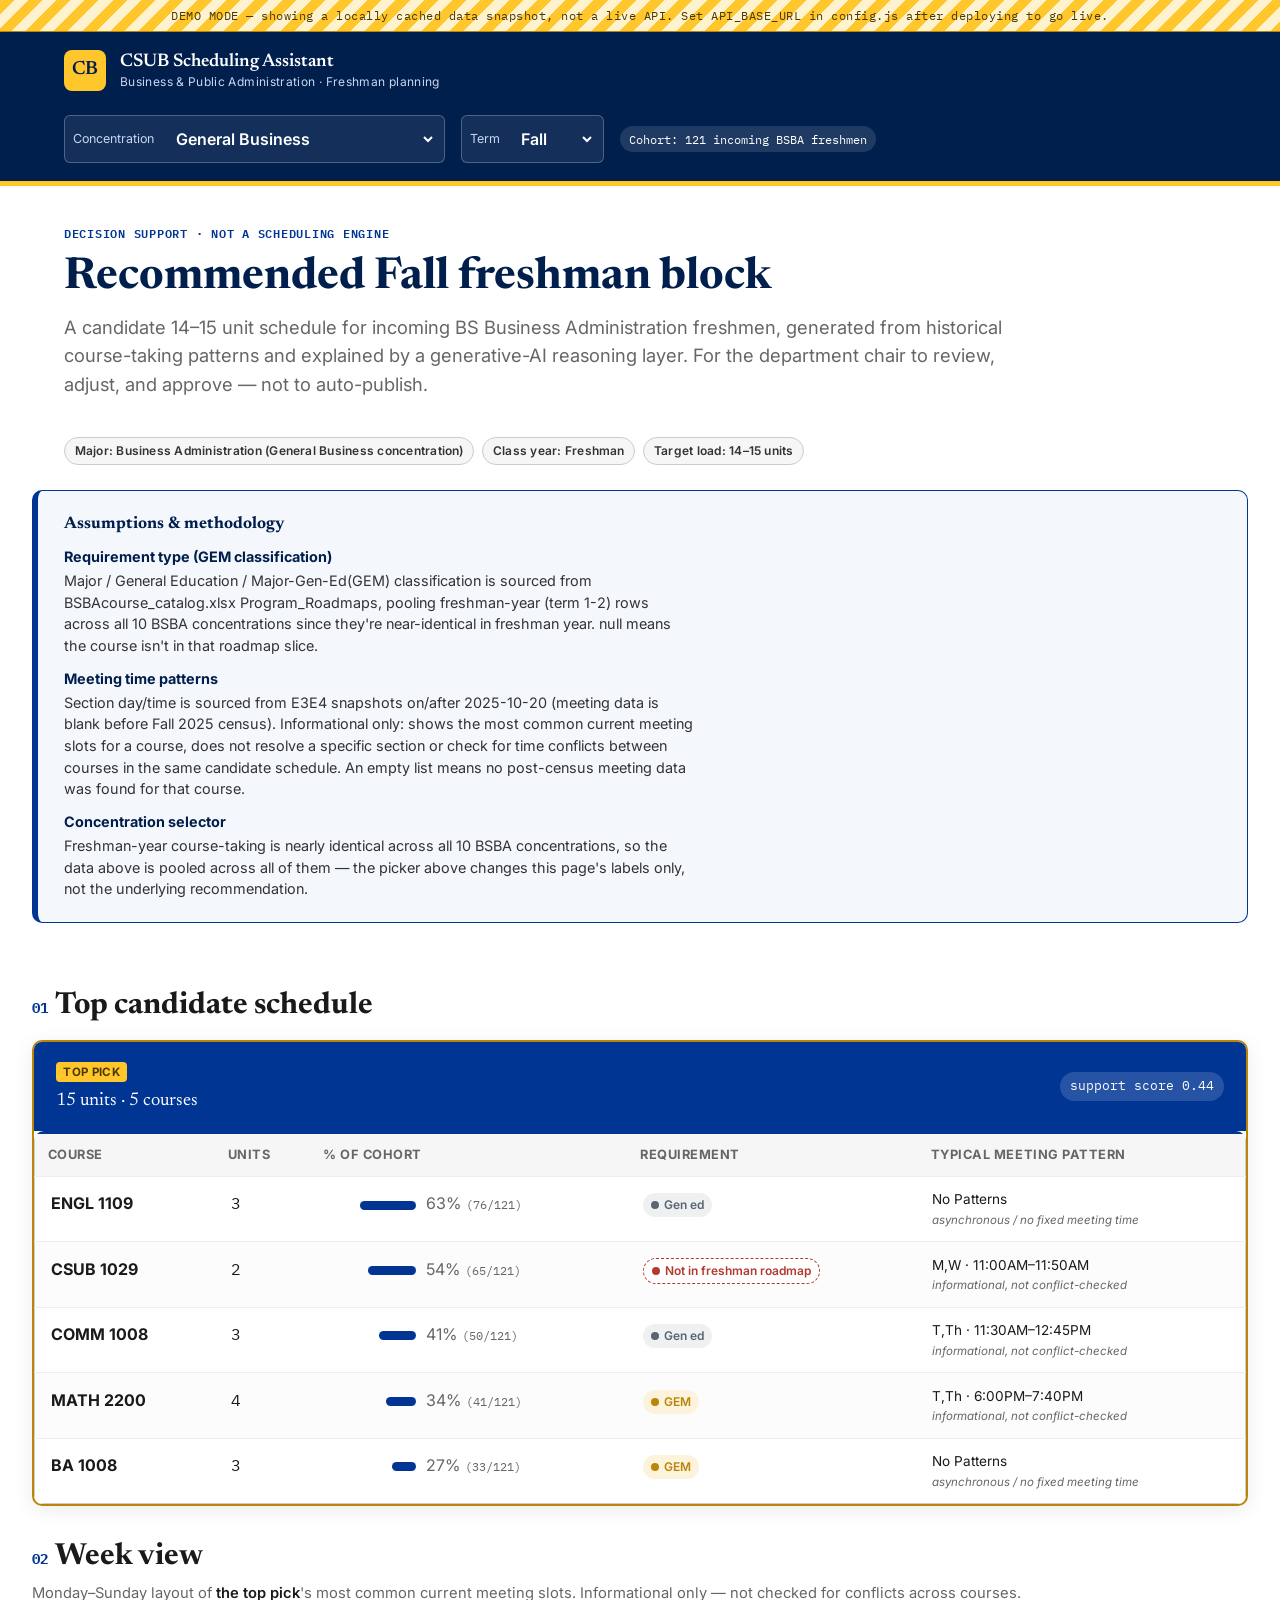
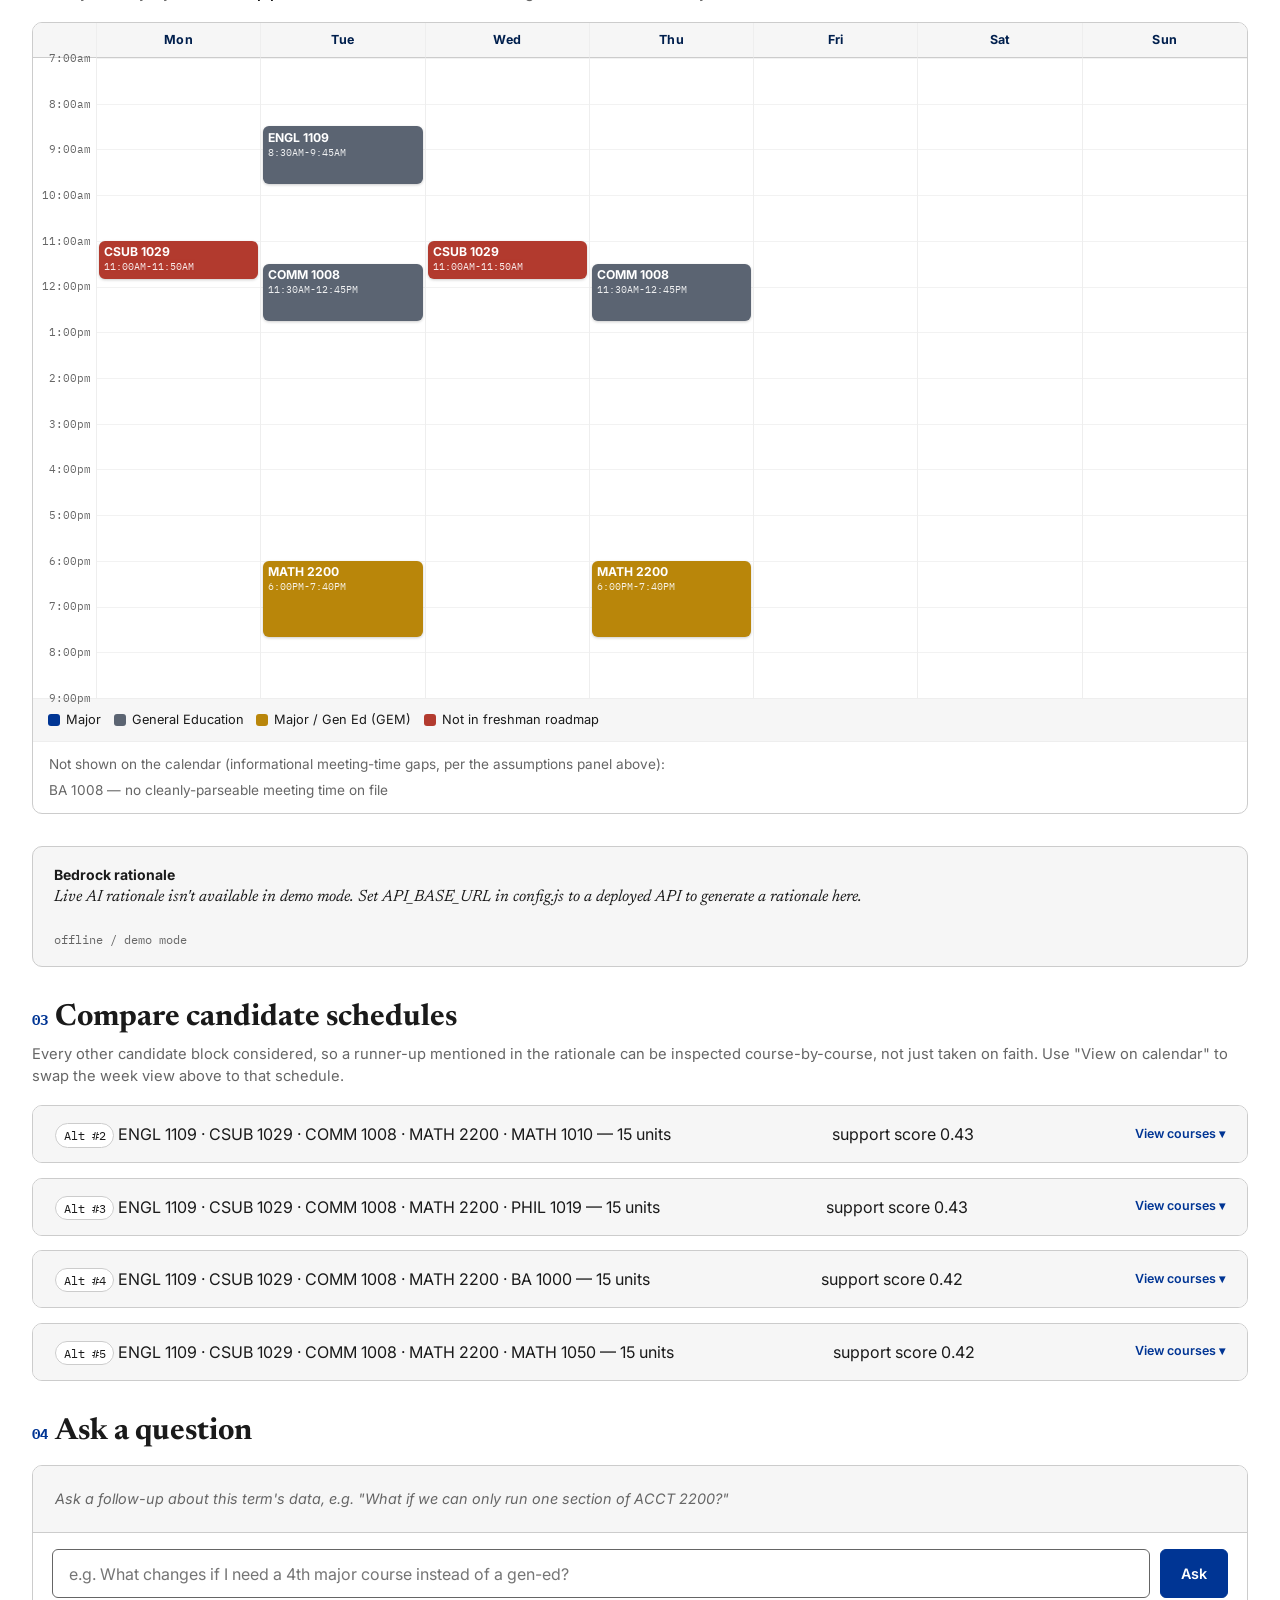
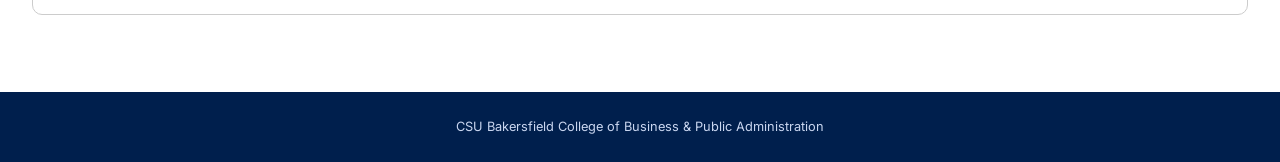
==== frontend/web/index.html @ 9af03915 "front end mock has been completed will be wokring on pipline next and aws" ====
<!DOCTYPE html>
<html lang="en">
<head>
<meta charset="UTF-8">
<meta name="viewport" content="width=device-width, initial-scale=1.0">
<title>BSBA Freshman Scheduling Recommendation — CSUB</title>
<link rel="preconnect" href="https://fonts.googleapis.com">
<link href="https://fonts.googleapis.com/css2?family=Newsreader:opsz,wght@6..72,400;6..72,500;6..72,600&family=Inter:wght@400;500;600;700&family=IBM+Plex+Mono:wght@400;500&display=swap" rel="stylesheet">
<link rel="stylesheet" href="styles.css">
</head>
<body>

<div class="status-ribbon mode-demo" id="statusRibbon">Loading…</div>

<header class="app-header">
  <div class="grid">
    <div class="brand">
      <div class="mark">CB</div>
      <div>
        <div class="name">CSUB Scheduling Assistant</div>
        <div class="sub">Business &amp; Public Administration &middot; Freshman planning</div>
      </div>
    </div>
    <div class="controls">
      <div class="picker">
        <label for="concentrationSelect">Concentration</label>
        <select id="concentrationSelect"></select>
      </div>
      <div class="picker">
        <label for="termSelect">Term</label>
        <select id="termSelect"></select>
      </div>
      <span class="cohort-chip" id="cohortChip">Cohort: —</span>
    </div>
  </div>
</header>

<div class="page-header">
  <div class="grid">
    <span class="eyebrow">Decision support &middot; not a scheduling engine</span>
    <h1 class="h1" id="pageTitle">Recommended freshman block</h1>
    <p class="intro">A candidate 14&ndash;15 unit schedule for incoming BS Business Administration freshmen, generated from historical course-taking patterns and explained by a generative-AI reasoning layer. For the department chair to review, adjust, and approve &mdash; not to auto-publish.</p>
    <div class="scope-row" id="scopeRow"></div>
  </div>
</div>

<div class="section">
  <div class="grid">

    <!-- ============ ASSUMPTIONS PANEL — always visible ============ -->
    <div class="assumptions-panel" id="assumptionsPanel" hidden>
      <h2>Assumptions &amp; methodology</h2>
      <dl id="assumptionsList"></dl>
    </div>

    <!-- ============ STATE BANNER (errors / empty states) ============ -->
    <div id="stateBannerHost"></div>

    <!-- ============ TOP PICK ============ -->
    <div id="topPickSection" hidden>
      <div class="section-title-row" style="margin-bottom:.9em">
        <h2><span class="step-no">01</span>Top candidate schedule</h2>
      </div>
      <div class="top-pick">
        <div class="top-pick-head">
          <div>
            <span class="top-pick-badge">Top pick</span>
            <div class="title" id="topPickTitle" style="margin-top:.3em"></div>
          </div>
          <span class="support" id="topPickSupport"></span>
        </div>
        <div class="table-wrapper">
          <table class="table-zebra">
            <thead>
              <tr>
                <th>Course</th>
                <th>Units</th>
                <th>% of cohort</th>
                <th>Requirement</th>
                <th>Typical meeting pattern</th>
              </tr>
            </thead>
            <tbody id="topPickBody"></tbody>
          </table>
        </div>
      </div>
    </div>

    <!-- ============ WEEKLY CALENDAR ============ -->
    <div id="calendarWrap" hidden>
      <div class="section-title-row" style="margin-bottom:.9em">
        <h2><span class="step-no">02</span>Week view</h2>
      </div>
      <p class="calendar-caption">Monday&ndash;Sunday layout of <span class="calendar-source" id="calendarSourceLabel">the top pick</span>'s most common current meeting slots. Informational only &mdash; not checked for conflicts across courses.</p>
      <div class="calendar-wrapper">
        <div class="calendar-grid" id="calendarGrid"></div>
        <div class="calendar-legend" id="calendarLegend"></div>
        <div class="calendar-unplottable" id="calendarUnplottable" hidden></div>
      </div>
    </div>

    <!-- ============ RATIONALE ============ -->
    <div class="rationale-box tip" id="rationaleBox" hidden>
      <div>
        <strong>Bedrock rationale</strong>
        <p class="quote" id="rationaleText"></p>
        <div class="meta-line" id="rationaleMeta"></div>
      </div>
    </div>

    <!-- ============ COMPARISON VIEW ============ -->
    <div id="comparisonSection" hidden>
      <div class="section-title-row" style="margin-bottom:.9em">
        <h2><span class="step-no">03</span>Compare candidate schedules</h2>
      </div>
      <p style="margin-top:-.6em;color:var(--color-text-gray);font-size:.92rem">Every other candidate block considered, so a runner-up mentioned in the rationale can be inspected course-by-course, not just taken on faith. Use "View on calendar" to swap the week view above to that schedule.</p>
      <div style="display:flex;flex-direction:column;gap:.9em" id="comparisonList"></div>
    </div>

    <!-- ============ Q&A ============ -->
    <div>
      <div class="section-title-row" style="margin-bottom:.9em">
        <h2><span class="step-no">04</span>Ask a question</h2>
      </div>
      <div class="qa-box">
        <div class="qa-thread" id="qaThread">
          <div class="qa-empty" id="qaEmptyState">Ask a follow-up about this term's data, e.g. "What if we can only run one section of ACCT 2200?"</div>
        </div>
        <div class="qa-input-row">
          <input type="text" id="qaInput" placeholder="e.g. What changes if I need a 4th major course instead of a gen-ed?" />
          <button class="button" id="qaSubmit">Ask</button>
        </div>
      </div>
    </div>

  </div>
</div>

<footer class="app-footer" id="appFooter">
  CSU Bakersfield College of Business &amp; Public Administration
</footer>

<script src="config.js"></script>
<script src="app.js"></script>
</body>
</html>
---- frontend/web/styles.css ----
/* ============================================================
   TOKENS — CSUB brand blue/gold
   ============================================================ */
:root{
  --color-primary: #003594;         /* CSUB blue, PMS 661 */
  --color-primary-deep: #001F4D;
  --color-gold: #FFC72C;            /* CSUB gold, PMS 123 */
  --color-gold-deep: #B9860A;

  --font-family: 'Inter', -apple-system, "Helvetica Neue", sans-serif;
  --font-family-headings: 'Newsreader', Georgia, serif;
  --font-family-mono: 'IBM Plex Mono', "Roboto Mono", monospace;

  --border-radius: 10px;
  --border-radius-button: 6px;
  --box-shadow: 4px;
  --box-shadow-blur: 20px;

  --color-term-element-major: var(--color-primary);
  --color-term-element-general-education: #5B6472;
  --color-term-element-elective: var(--color-gold-deep);
  --color-term-element-todo: #9CA3AF;
  --color-term-element-unknown: #B23A2E;

  --color-border-gray-dark: #656565;
  --color-border-gray: #ccc;
  --color-border-gray-light: #eee;
  --color-text-gray: #666;
  --color-universal-background-gray: #f6f6f6;
  --color-alt-table-rows: #fcfcfc;
  --color-info: var(--color-universal-background-gray);
  --color-success: #1F7F35;
  --color-warning: #ffc107;
  --color-error: #CD402D;
  --gap: clamp(1rem, 2.5vw, 2rem);
  --vertical-spacing-clamp: clamp(1.5em, 6cqw, 6em);
}

*{margin:0;padding:0;box-sizing:border-box}
html{font:100%/1.5 var(--font-family),"Helvetica Neue",sans-serif;scroll-behavior:smooth}
h1,.h1,h2,h3,dt{font-weight:bold;font-family:var(--font-family-headings),"Helvetica Neue",Arial,sans-serif}
body{min-height:100vh;color:#1a1a1a;background:#fff}
a{color:var(--color-primary)}
h1,.h1{font-size:clamp(1.9rem,4cqw,2.75rem);line-height:1.15}
h2,.h2{font-size:clamp(1.35rem,3.2cqw,1.9rem);line-height:1.25}
h3,.h3{font-size:clamp(1.05rem,2.6cqw,1.25rem);line-height:1.4}
p{margin-bottom:1.25em}
p.intro{font-size:1.15rem;line-height:1.55;color:var(--color-text-gray);max-width:52em}
.grid{max-width:1280px;margin:0 auto}
header,.page-header,.section{padding-left:var(--gap) !important;padding-right:var(--gap) !important}
button{font:.875rem/1.5 var(--font-family),sans-serif;appearance:none;background:none;border:none;outline:none;cursor:pointer;padding:0;color:inherit}
.button{display:inline-flex;align-items:center;justify-content:center;gap:.6em;padding:.7em 1.4em;color:#fff;background:var(--color-primary);text-decoration:none;text-align:center;border-radius:var(--border-radius-button);font-weight:600;font-size:.9rem;border:1px solid var(--color-primary)}
.button:hover{background:var(--color-primary-deep);border-color:var(--color-primary-deep)}
.button:disabled{opacity:.5;cursor:not-allowed}
.button:focus-visible{outline:2px solid #000;outline-offset:2px}
.tag{display:inline-flex;align-items:center;padding:.3em .8em;border-radius:999px;font-size:.75rem;font-weight:600;letter-spacing:.02em}
.section{clear:both;background:#fff}
.section .grid{padding-bottom:var(--vertical-spacing-clamp);display:flex;flex-direction:column;gap:var(--gap)}
.section-header{padding-top:calc(var(--vertical-spacing-clamp)*.6)}
.tip{font-size:.875em;line-height:1.5;display:flex;flex-direction:column;gap:.6em;padding:1.25em 1.5em;background:var(--color-universal-background-gray);border-radius:var(--border-radius);border:1px solid var(--color-border-gray)}
@media(min-width: 640px){.tip{flex-direction:row;align-items:flex-start}}
table{width:100%;border-collapse:collapse;background:#fff;border:1px solid var(--color-border-gray)}
table th,table td{text-align:left;padding:.9em 1em;border-top:1px solid var(--color-border-gray-light);vertical-align:top}
table thead th{background:var(--color-universal-background-gray);border-width:3px 0 1px !important;border-top-color:var(--color-primary);font-size:.8rem;text-transform:uppercase;letter-spacing:.04em;color:var(--color-text-gray)}
table.table-zebra tbody tr:nth-child(even){background:var(--color-alt-table-rows)}
table tbody tr:hover td{background-color:#fff9e6}
.table-wrapper{width:100%;overflow:auto;border-radius:var(--border-radius)}
.infobar-graph{display:inline-block;position:relative;text-align:right;width:90px;margin:0 .6em 0 0;height:9px;vertical-align:middle}
.infobar-graph .bar{display:block;height:100%;background:var(--color-primary);border-radius:5px;position:absolute;bottom:0;right:0}
.infobar-value{display:inline-block;text-align:right;color:var(--color-text-gray)}

.status-ribbon{border-bottom:1px solid var(--color-gold-deep);text-align:center;font-family:var(--font-family-mono);font-size:.78rem;letter-spacing:.04em;padding:.5em 1em;color:#4a3800}
.status-ribbon.mode-demo{background:repeating-linear-gradient(135deg, var(--color-gold), var(--color-gold) 10px, #fff3cf 10px, #fff3cf 20px)}
.status-ribbon.mode-live{background:#e3f5e8;color:#0f4d24;border-bottom-color:var(--color-success)}
.status-ribbon.mode-error{background:#fbe4e1;color:#6b1710;border-bottom-color:var(--color-error)}

.app-header{background:var(--color-primary-deep);color:#fff;border-bottom:5px solid var(--color-gold)}
.app-header .grid{padding:1.1em var(--gap);display:flex;align-items:center;justify-content:space-between;gap:1.5em;flex-wrap:wrap}
.app-header .brand{display:flex;align-items:center;gap:.9em}
.app-header .brand .mark{width:2.6rem;height:2.6rem;border-radius:8px;background:var(--color-gold);color:var(--color-primary-deep);display:flex;align-items:center;justify-content:center;font-family:var(--font-family-headings);font-weight:600;font-size:1.2rem}
.app-header .brand .name{font-family:var(--font-family-headings);font-weight:600;font-size:1.15rem;line-height:1.2}
.app-header .brand .sub{font-size:.75rem;color:#c9d6f0;letter-spacing:.03em}
.app-header .controls{display:flex;align-items:center;gap:1em;flex-wrap:wrap}
.picker{display:flex;align-items:center;gap:.6em;background:rgba(255,255,255,.08);padding:.4em .5em;border-radius:var(--border-radius-button);border:1px solid rgba(255,255,255,.25)}
.picker label{font-size:.78rem;color:#c9d6f0}
.app-header select{font:inherit;background:transparent;color:#fff;border:none;padding:.35em .5em;font-weight:600}
.app-header select option{color:#000}
.cohort-chip{font-family:var(--font-family-mono);font-size:.78rem;background:rgba(255,255,255,.12);padding:.3em .7em;border-radius:999px;white-space:nowrap}

.page-header{background:#fff}
.page-header .grid{padding:2.4em var(--gap) 1.6em;display:flex;flex-direction:column;gap:.6em;max-width:1280px}
.page-header .eyebrow{font-family:var(--font-family-mono);font-size:.78rem;letter-spacing:.06em;text-transform:uppercase;color:var(--color-primary);font-weight:600}
.page-header h1{color:var(--color-primary-deep);max-width:26ch}
.page-header .scope-row{display:flex;flex-wrap:wrap;gap:.5em;margin-top:.4em}
.scope-tag{background:var(--color-universal-background-gray);border:1px solid var(--color-border-gray);color:#333}

.assumptions-panel{border:1.5px solid var(--color-primary);border-left-width:6px;border-radius:var(--border-radius);padding:1.4em 1.6em;background:#f4f7fc}
.assumptions-panel h2{font-size:1.05rem;color:var(--color-primary-deep);margin-bottom:.7em}
.assumptions-panel dl{display:flex;flex-direction:column;gap:.8em;font-size:.9rem}
.assumptions-panel dt{font-weight:700;color:var(--color-primary-deep);font-family:var(--font-family);margin-bottom:.15em}
.assumptions-panel dd{color:#333;max-width:70ch}

.top-pick{border:2px solid var(--color-gold-deep);border-radius:var(--border-radius);overflow:hidden;box-shadow:0 var(--box-shadow) var(--box-shadow-blur) rgba(0,0,0,.08)}
.top-pick-head{background:var(--color-primary);color:#fff;padding:1em 1.4em;display:flex;justify-content:space-between;align-items:center;flex-wrap:wrap;gap:.6em}
.top-pick-head .title{font-family:var(--font-family-headings);font-size:1.15rem}
.top-pick-head .support{font-family:var(--font-family-mono);font-size:.82rem;background:rgba(255,255,255,.15);padding:.35em .75em;border-radius:999px}
.top-pick-badge{background:var(--color-gold);color:#4a3800;font-weight:700;font-size:.72rem;padding:.25em .6em;border-radius:4px;letter-spacing:.03em;text-transform:uppercase}

.req-tag{display:inline-flex;align-items:center;gap:.4em;font-size:.75rem;font-weight:600;padding:.25em .65em;border-radius:999px;white-space:nowrap}
.req-tag:before{content:"";width:.5rem;height:.5rem;border-radius:100%;flex-shrink:0}
.req-tag.major{background:#e8edf9;color:var(--color-term-element-major)}
.req-tag.major:before{background:var(--color-term-element-major)}
.req-tag.gened{background:#eef0f2;color:var(--color-term-element-general-education)}
.req-tag.gened:before{background:var(--color-term-element-general-education)}
.req-tag.gem{background:#fdf3dc;color:var(--color-term-element-elective)}
.req-tag.gem:before{background:var(--color-term-element-elective)}
.req-tag.unknown{background:#fff;color:var(--color-term-element-unknown);border:1px dashed var(--color-term-element-unknown)}
.req-tag.unknown:before{background:var(--color-term-element-unknown)}

.uncertain-flag{font-size:.72rem;color:var(--color-term-element-unknown);font-style:italic}
.units-clean{font-family:var(--font-family-mono)}
.units-estimated{font-family:var(--font-family-mono);color:var(--color-term-element-unknown)}
.units-ambiguous{font-family:var(--font-family-mono);text-decoration:underline dotted;text-decoration-color:var(--color-gold-deep);cursor:help}

.meeting-cell{font-size:.85rem}
.meeting-cell .caveat{display:block;font-size:.72rem;color:var(--color-text-gray);font-style:italic;margin-top:.2em}
.meeting-cell .no-data{color:var(--color-text-gray);font-style:italic}

.pct-cell{white-space:nowrap}
.pct-cell .n{font-size:.75rem;color:var(--color-text-gray);margin-left:.4em;font-family:var(--font-family-mono)}

.rationale-box .quote{font-family:var(--font-family-headings);font-style:italic;font-size:1.02rem;line-height:1.5;color:#1a1a1a}
.rationale-box .meta-line{font-size:.78rem;color:var(--color-text-gray);margin-top:.5em;font-family:var(--font-family-mono)}

.candidate-alt{border:1px solid var(--color-border-gray);border-radius:var(--border-radius);overflow:hidden}
.candidate-alt summary{cursor:pointer;padding:1em 1.4em;display:flex;justify-content:space-between;align-items:center;gap:1em;flex-wrap:wrap;list-style:none;background:var(--color-universal-background-gray)}
.candidate-alt summary::-webkit-details-marker{display:none}
.candidate-alt summary:after{content:"View courses \25BE";font-size:.78rem;color:var(--color-primary);font-weight:600}
.candidate-alt[open] summary:after{content:"Hide courses \25B4"}
.candidate-alt .rank{font-family:var(--font-family-mono);font-size:.78rem;background:#fff;border:1px solid var(--color-border-gray);padding:.25em .6em;border-radius:999px}
.candidate-alt .alt-body{padding:1em 1.4em 1.2em;display:flex;flex-direction:column;gap:1em}
.candidate-alt .calendar-swap-btn{align-self:flex-start}

.state-demo-grid{display:flex;flex-direction:column;gap:.75em}
.notification-banner{border-radius:var(--border-radius);padding:0}
.notification-banner .grid{padding:.85em 1.1em;display:flex;align-items:center;gap:.75em;max-width:none;margin:0}
.notification-info{color:#000 !important;background-color:var(--color-info) !important;border:1px solid var(--color-border-gray)}
.notification-success{color:#fff !important;background-color:var(--color-success) !important}
.notification-warning{color:#000 !important;background-color:var(--color-warning) !important}
.notification-error{color:#fff !important;background-color:var(--color-error) !important}

.qa-box{border:1px solid var(--color-border-gray);border-radius:var(--border-radius);overflow:hidden;background:#fff}
.qa-thread{padding:1.4em;display:flex;flex-direction:column;gap:1em;background:var(--color-universal-background-gray);max-height:420px;overflow-y:auto}
.qa-turn{max-width:80%;padding:.8em 1.05em;border-radius:12px;font-size:.92rem;line-height:1.45}
.qa-turn.q{align-self:flex-end;background:var(--color-primary);color:#fff;border-bottom-right-radius:2px}
.qa-turn.a{align-self:flex-start;background:#fff;border:1px solid var(--color-border-gray);border-bottom-left-radius:2px}
.qa-turn.a.error{border-color:var(--color-error);color:#6b1710}
.qa-turn.a .guardrail{display:block;margin-top:.5em;font-size:.75rem;color:var(--color-text-gray);font-style:italic;border-top:1px solid var(--color-border-gray-light);padding-top:.5em}
.qa-empty{color:var(--color-text-gray);font-size:.9rem;font-style:italic}
.qa-input-row{display:flex;gap:.6em;padding:1em 1.2em;border-top:1px solid var(--color-border-gray)}
.qa-input-row input{flex:1;padding:.7em 1em;border:1px solid var(--color-border-gray-dark);border-radius:var(--border-radius-button);font:inherit}
.qa-input-row input:focus-visible{outline:2px solid var(--color-primary);outline-offset:1px}
.qa-input-row input:disabled{background:var(--color-universal-background-gray);color:var(--color-text-gray)}

.section-title-row{display:flex;align-items:baseline;justify-content:space-between;flex-wrap:wrap;gap:.5em;width:100%}
.section-title-row .step-no{font-family:var(--font-family-mono);color:var(--color-primary);font-size:.85rem;margin-right:.5em}
footer.app-footer{background:var(--color-primary-deep);color:#c9d6f0;padding:2em var(--gap);text-align:center;font-size:.8rem}
footer.app-footer a{color:#fff}

/* ---- weekly calendar ---- */
.calendar-caption{margin-top:-.6em;color:var(--color-text-gray);font-size:.92rem}
.calendar-source{font-weight:600;color:#1a1a1a}
.calendar-wrapper{border:1px solid var(--color-border-gray);border-radius:var(--border-radius);overflow-x:auto;background:#fff}
.calendar-grid{min-width:760px}
.cal-header-row{display:grid;grid-template-columns:64px repeat(7, minmax(96px, 1fr))}
.cal-corner{border-bottom:1px solid var(--color-border-gray);border-right:1px solid var(--color-border-gray-light);background:var(--color-universal-background-gray)}
.cal-day-head{padding:.6em .4em;text-align:center;font-size:.78rem;font-weight:700;letter-spacing:.03em;color:var(--color-primary-deep);background:var(--color-universal-background-gray);border-bottom:1px solid var(--color-border-gray);border-right:1px solid var(--color-border-gray-light)}
.cal-day-head:last-child{border-right:none}
.cal-body-row{display:grid;grid-template-columns:64px repeat(7, minmax(96px, 1fr));height:640px}
.cal-time-axis{position:relative;border-right:1px solid var(--color-border-gray-light)}
.cal-time-label{position:absolute;right:.5em;transform:translateY(-50%);font-family:var(--font-family-mono);font-size:.68rem;color:var(--color-text-gray);white-space:nowrap}
.cal-day-col{position:relative;border-right:1px solid var(--color-border-gray-light);background-image:repeating-linear-gradient(#f2f2f2, #f2f2f2 1px, transparent 1px, transparent calc(100% / 14))}
.cal-day-col:last-child{border-right:none}
.cal-block{position:absolute;border-radius:6px;padding:.3em .45em;font-size:.72rem;line-height:1.25;color:#fff;overflow:hidden;box-shadow:0 1px 3px rgba(0,0,0,.2);cursor:default}
.cal-block strong{display:block;font-size:.76rem}
.cal-block .cal-time{font-family:var(--font-family-mono);font-size:.65rem;opacity:.9}
.cal-block.req-major{background:var(--color-term-element-major)}
.cal-block.req-gened{background:var(--color-term-element-general-education)}
.cal-block.req-gem{background:var(--color-gold-deep)}
.cal-block.req-unknown{background:var(--color-term-element-unknown)}
.calendar-legend{display:flex;flex-wrap:wrap;gap:1em;padding:.9em 1.2em;border-top:1px solid var(--color-border-gray-light);font-size:.8rem;background:var(--color-universal-background-gray)}
.calendar-legend .legend-item{display:flex;align-items:center;gap:.45em}
.calendar-legend .swatch{width:.75rem;height:.75rem;border-radius:3px;flex-shrink:0}
.calendar-unplottable{padding:.9em 1.2em;border-top:1px solid var(--color-border-gray-light);font-size:.85rem;color:var(--color-text-gray)}
.calendar-unplottable ul{list-style:none;display:flex;flex-direction:column;gap:.3em;margin-top:.4em}
.calendar-empty{padding:1.6em;text-align:center;color:var(--color-text-gray);font-style:italic}

.skeleton-text{display:inline-block;height:1em;width:60%;background:linear-gradient(90deg,#eee 25%,#f5f5f5 37%,#eee 63%);background-size:400% 100%;animation:skeleton-loading 1.4s ease infinite;border-radius:4px}
@keyframes skeleton-loading{0%{background-position:100% 50%}100%{background-position:0 50%}}

@media (max-width: 720px){
  .top-pick-head{flex-direction:column;align-items:flex-start}
  table th, table td{font-size:.82rem;padding:.7em .6em}
}
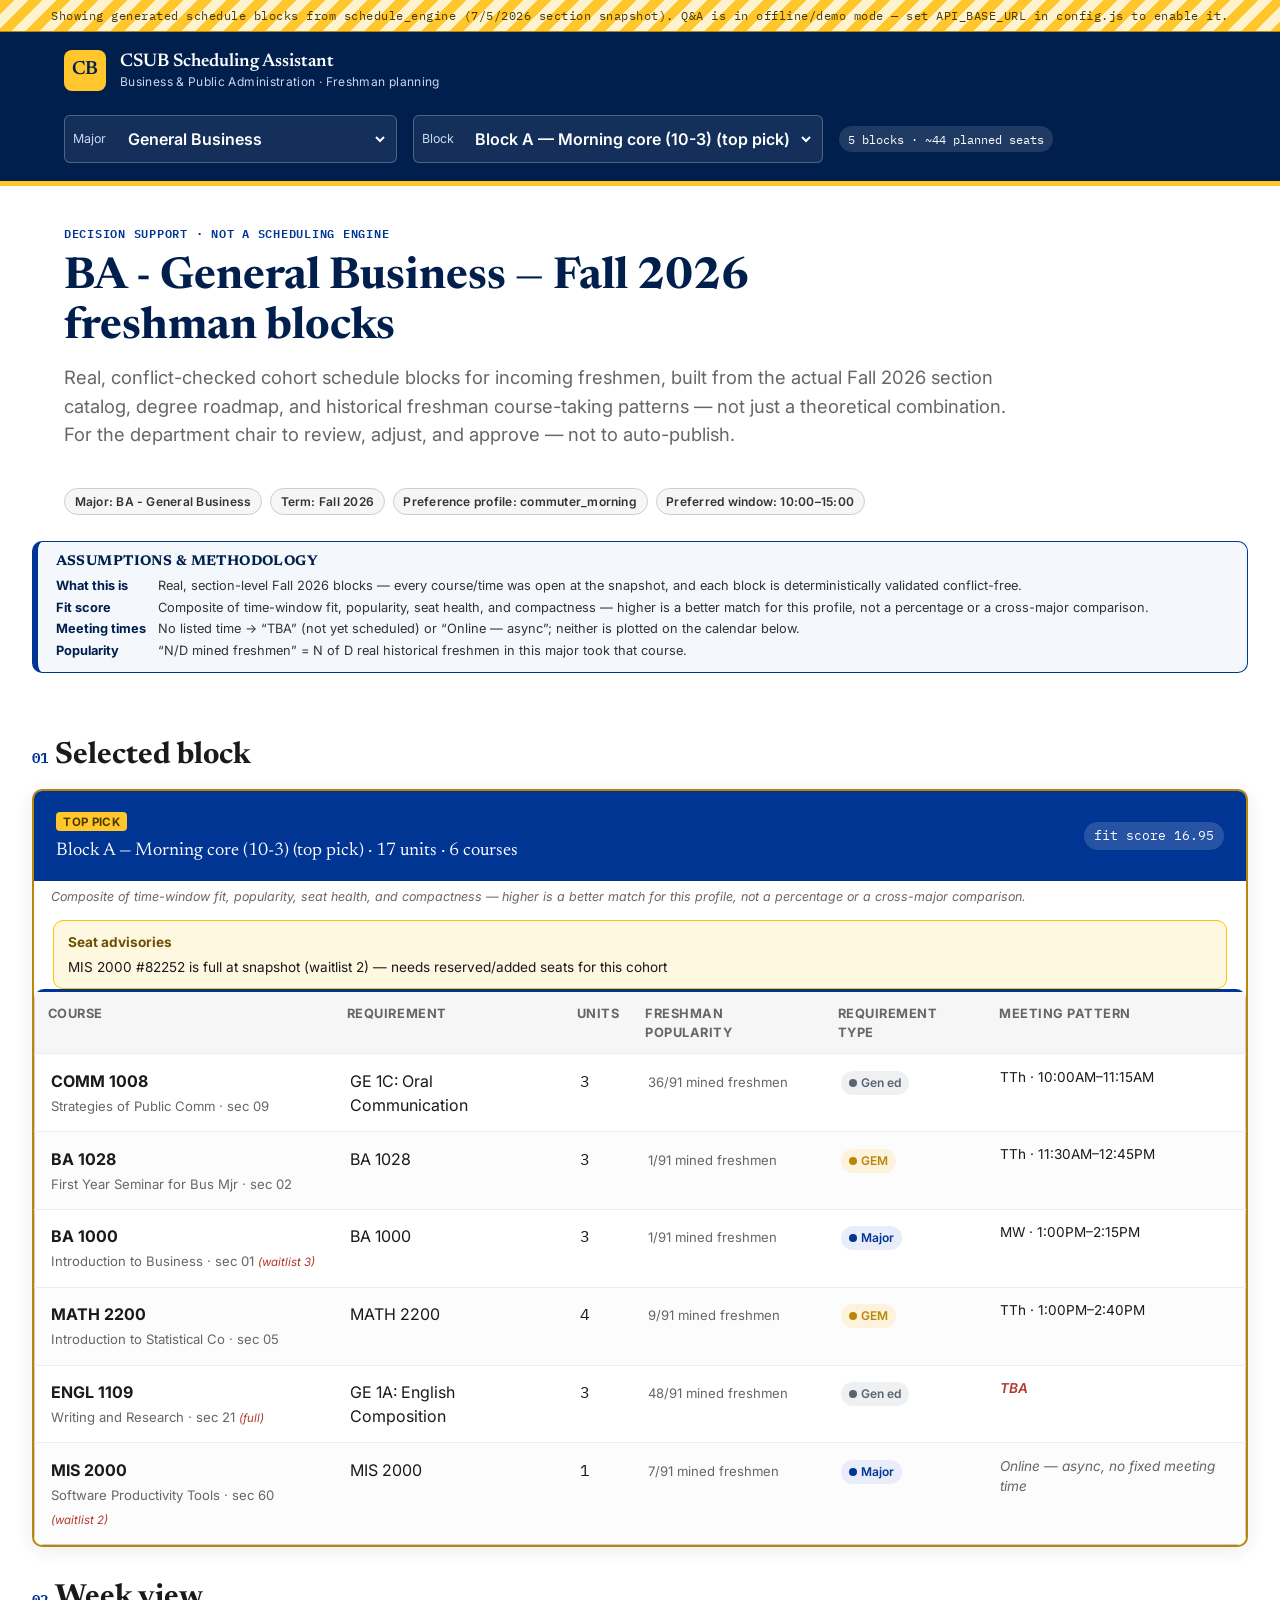
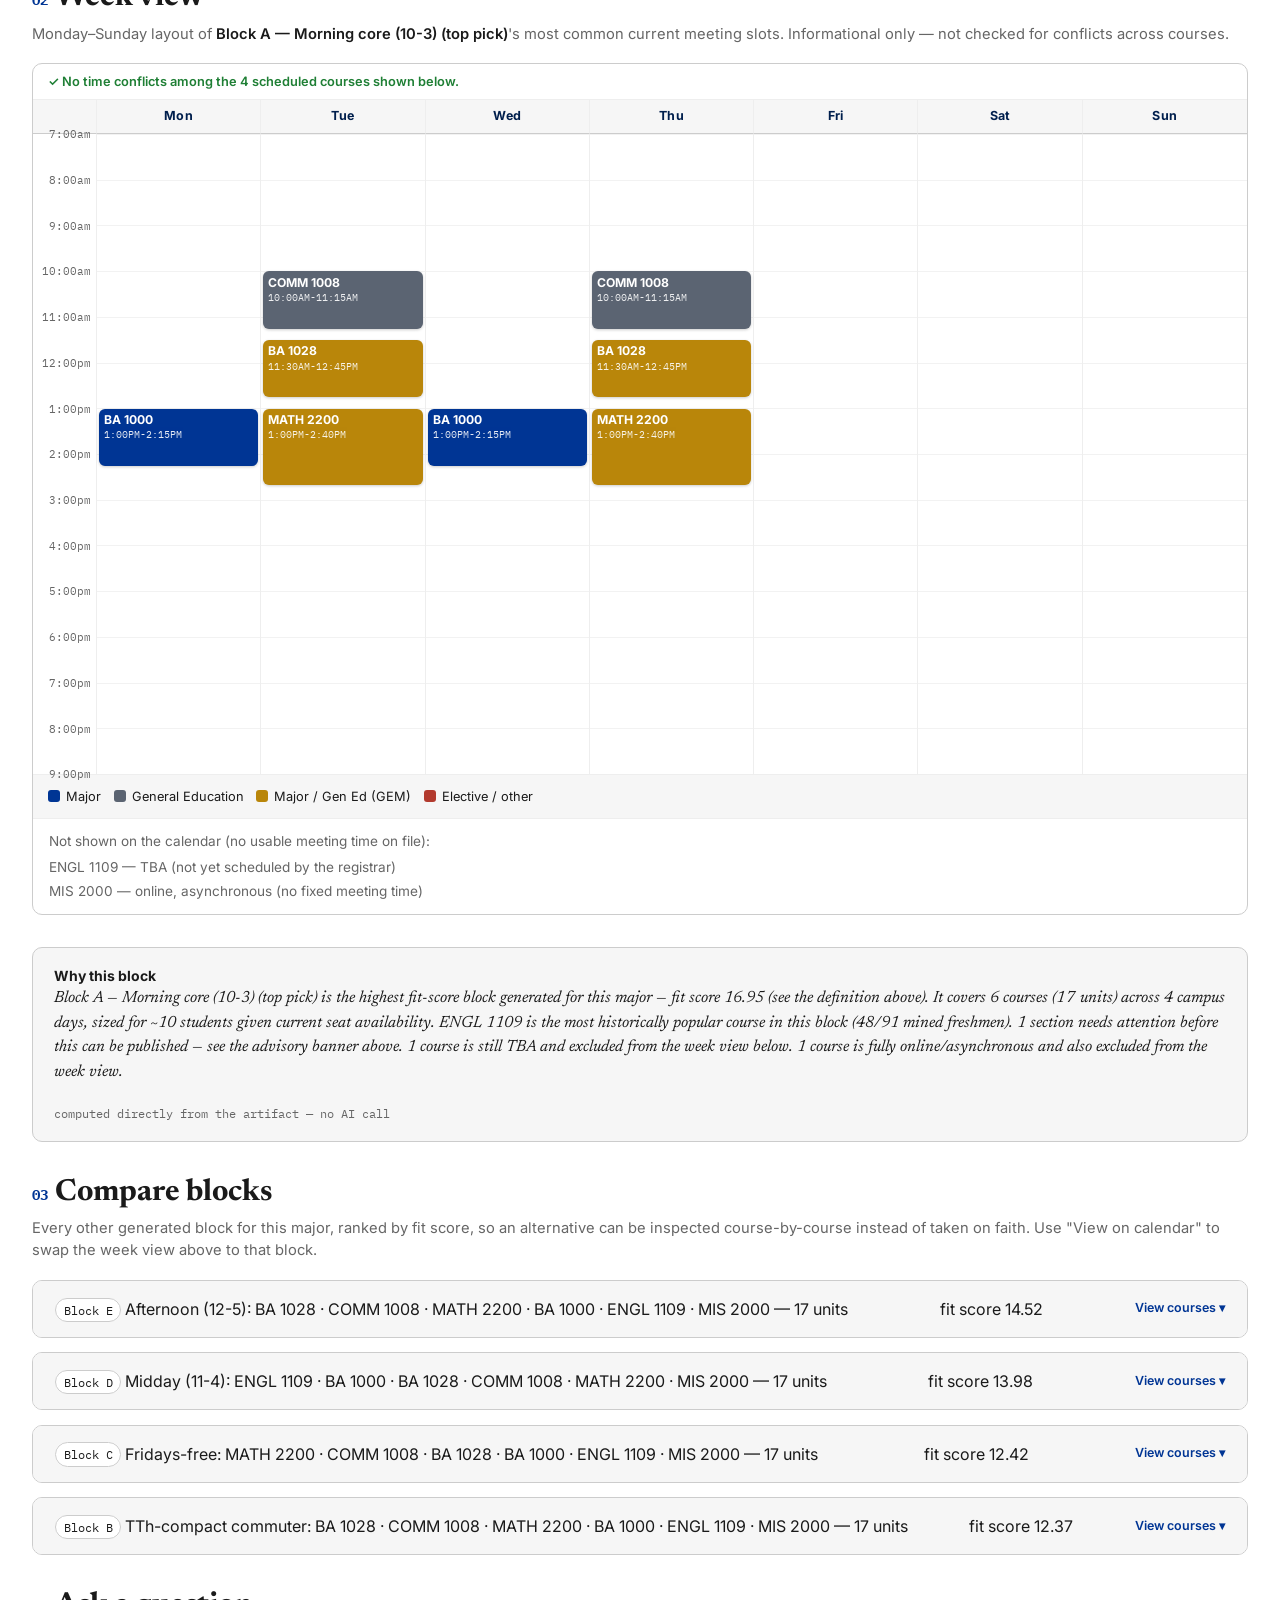
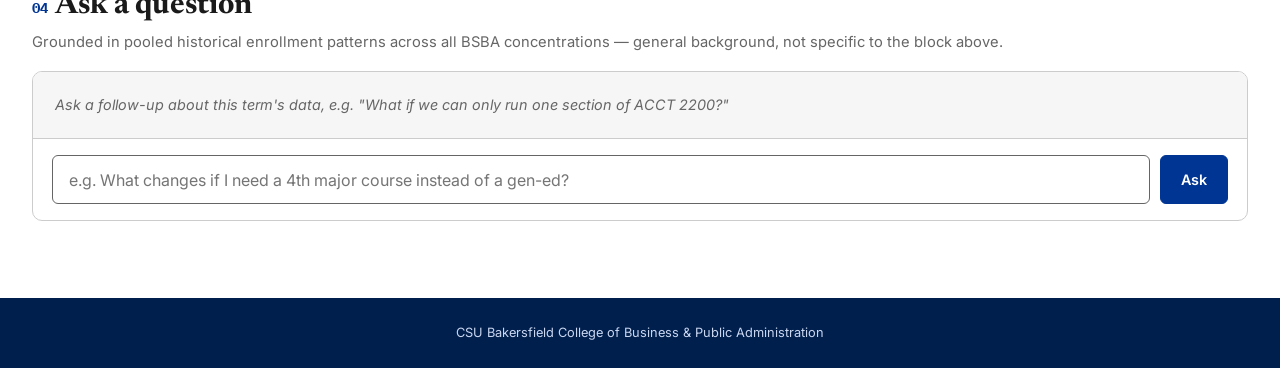
==== commit 8199b9bd: "integreated frontend and back end cnnections, need is aws services and tweaks" ====
--- a/frontend/web/index.html
+++ b/frontend/web/index.html
@@ -23,14 +23,14 @@
     </div>
     <div class="controls">
       <div class="picker">
-        <label for="concentrationSelect">Concentration</label>
-        <select id="concentrationSelect"></select>
+        <label for="majorSelect">Major</label>
+        <select id="majorSelect"></select>
       </div>
       <div class="picker">
-        <label for="termSelect">Term</label>
-        <select id="termSelect"></select>
+        <label for="blockSelect">Block</label>
+        <select id="blockSelect"></select>
       </div>
-      <span class="cohort-chip" id="cohortChip">Cohort: —</span>
+      <span class="cohort-chip" id="cohortChip">—</span>
     </div>
   </div>
 </header>
@@ -39,7 +39,7 @@
   <div class="grid">
     <span class="eyebrow">Decision support &middot; not a scheduling engine</span>
     <h1 class="h1" id="pageTitle">Recommended freshman block</h1>
-    <p class="intro">A candidate 14&ndash;15 unit schedule for incoming BS Business Administration freshmen, generated from historical course-taking patterns and explained by a generative-AI reasoning layer. For the department chair to review, adjust, and approve &mdash; not to auto-publish.</p>
+    <p class="intro">Real, conflict-checked cohort schedule blocks for incoming freshmen, built from the actual Fall 2026 section catalog, degree roadmap, and historical freshman course-taking patterns &mdash; not just a theoretical combination. For the department chair to review, adjust, and approve &mdash; not to auto-publish.</p>
     <div class="scope-row" id="scopeRow"></div>
   </div>
 </div>
@@ -56,28 +56,31 @@
     <!-- ============ STATE BANNER (errors / empty states) ============ -->
     <div id="stateBannerHost"></div>
 
-    <!-- ============ TOP PICK ============ -->
+    <!-- ============ SELECTED BLOCK ============ -->
     <div id="topPickSection" hidden>
       <div class="section-title-row" style="margin-bottom:.9em">
-        <h2><span class="step-no">01</span>Top candidate schedule</h2>
+        <h2><span class="step-no">01</span>Selected block</h2>
       </div>
       <div class="top-pick">
         <div class="top-pick-head">
           <div>
-            <span class="top-pick-badge">Top pick</span>
+            <span class="top-pick-badge" id="topPickBadge">Top pick</span>
             <div class="title" id="topPickTitle" style="margin-top:.3em"></div>
           </div>
-          <span class="support" id="topPickSupport"></span>
+          <span class="support" id="topPickSupport" title=""></span>
         </div>
+        <div class="score-caption" id="scoreCaption"></div>
+        <div id="advisoriesBanner"></div>
         <div class="table-wrapper">
           <table class="table-zebra">
             <thead>
               <tr>
                 <th>Course</th>
+                <th>Requirement</th>
                 <th>Units</th>
-                <th>% of cohort</th>
-                <th>Requirement</th>
-                <th>Typical meeting pattern</th>
+                <th>Freshman popularity</th>
+                <th>Requirement type</th>
+                <th>Meeting pattern</th>
               </tr>
             </thead>
             <tbody id="topPickBody"></tbody>
@@ -93,27 +96,28 @@
       </div>
       <p class="calendar-caption">Monday&ndash;Sunday layout of <span class="calendar-source" id="calendarSourceLabel">the top pick</span>'s most common current meeting slots. Informational only &mdash; not checked for conflicts across courses.</p>
       <div class="calendar-wrapper">
+        <div id="calendarConflictBanner"></div>
         <div class="calendar-grid" id="calendarGrid"></div>
         <div class="calendar-legend" id="calendarLegend"></div>
         <div class="calendar-unplottable" id="calendarUnplottable" hidden></div>
       </div>
     </div>
 
-    <!-- ============ RATIONALE ============ -->
+    <!-- ============ WHY THIS BLOCK (computed, not LLM-generated) ============ -->
     <div class="rationale-box tip" id="rationaleBox" hidden>
       <div>
-        <strong>Bedrock rationale</strong>
+        <strong>Why this block</strong>
         <p class="quote" id="rationaleText"></p>
-        <div class="meta-line" id="rationaleMeta"></div>
+        <div class="meta-line" id="rationaleMeta">computed directly from the artifact — no AI call</div>
       </div>
     </div>
 
     <!-- ============ COMPARISON VIEW ============ -->
     <div id="comparisonSection" hidden>
       <div class="section-title-row" style="margin-bottom:.9em">
-        <h2><span class="step-no">03</span>Compare candidate schedules</h2>
+        <h2><span class="step-no">03</span>Compare blocks</h2>
       </div>
-      <p style="margin-top:-.6em;color:var(--color-text-gray);font-size:.92rem">Every other candidate block considered, so a runner-up mentioned in the rationale can be inspected course-by-course, not just taken on faith. Use "View on calendar" to swap the week view above to that schedule.</p>
+      <p style="margin-top:-.6em;color:var(--color-text-gray);font-size:.92rem">Every other generated block for this major, ranked by fit score, so an alternative can be inspected course-by-course instead of taken on faith. Use "View on calendar" to swap the week view above to that block.</p>
       <div style="display:flex;flex-direction:column;gap:.9em" id="comparisonList"></div>
     </div>
 
@@ -122,6 +126,7 @@
       <div class="section-title-row" style="margin-bottom:.9em">
         <h2><span class="step-no">04</span>Ask a question</h2>
       </div>
+      <p style="margin-top:-.6em;color:var(--color-text-gray);font-size:.92rem">Grounded in pooled historical enrollment patterns across all BSBA concentrations &mdash; general background, not specific to the block above.</p>
       <div class="qa-box">
         <div class="qa-thread" id="qaThread">
           <div class="qa-empty" id="qaEmptyState">Ask a follow-up about this term's data, e.g. "What if we can only run one section of ACCT 2200?"</div>
--- a/frontend/web/styles.css
+++ b/frontend/web/styles.css
@@ -94,17 +94,30 @@
 .page-header .scope-row{display:flex;flex-wrap:wrap;gap:.5em;margin-top:.4em}
 .scope-tag{background:var(--color-universal-background-gray);border:1px solid var(--color-border-gray);color:#333}
 
-.assumptions-panel{border:1.5px solid var(--color-primary);border-left-width:6px;border-radius:var(--border-radius);padding:1.4em 1.6em;background:#f4f7fc}
-.assumptions-panel h2{font-size:1.05rem;color:var(--color-primary-deep);margin-bottom:.7em}
-.assumptions-panel dl{display:flex;flex-direction:column;gap:.8em;font-size:.9rem}
-.assumptions-panel dt{font-weight:700;color:var(--color-primary-deep);font-family:var(--font-family);margin-bottom:.15em}
-.assumptions-panel dd{color:#333;max-width:70ch}
+.assumptions-panel{border:1.5px solid var(--color-primary);border-left-width:6px;border-radius:var(--border-radius);padding:.75em 1.1em;background:#f4f7fc}
+.assumptions-panel h2{font-size:.88rem;color:var(--color-primary-deep);margin-bottom:.4em;text-transform:uppercase;letter-spacing:.03em}
+.assumptions-panel dl{display:grid;grid-template-columns:max-content 1fr;column-gap:1em;row-gap:.3em;font-size:.8rem;line-height:1.4}
+.assumptions-panel dl > div{display:contents}
+.assumptions-panel dt{font-weight:700;color:var(--color-primary-deep);font-family:var(--font-family);white-space:nowrap}
+.assumptions-panel dd{color:#333}
+@media (max-width: 640px){
+  .assumptions-panel dl{grid-template-columns:1fr}
+  .assumptions-panel dl > div{display:block;margin-bottom:.3em}
+}
 
 .top-pick{border:2px solid var(--color-gold-deep);border-radius:var(--border-radius);overflow:hidden;box-shadow:0 var(--box-shadow) var(--box-shadow-blur) rgba(0,0,0,.08)}
 .top-pick-head{background:var(--color-primary);color:#fff;padding:1em 1.4em;display:flex;justify-content:space-between;align-items:center;flex-wrap:wrap;gap:.6em}
 .top-pick-head .title{font-family:var(--font-family-headings);font-size:1.15rem}
 .top-pick-head .support{font-family:var(--font-family-mono);font-size:.82rem;background:rgba(255,255,255,.15);padding:.35em .75em;border-radius:999px}
 .top-pick-badge{background:var(--color-gold);color:#4a3800;font-weight:700;font-size:.72rem;padding:.25em .6em;border-radius:4px;letter-spacing:.03em;text-transform:uppercase}
+.top-pick-badge.alt{background:var(--color-universal-background-gray);color:#333;border:1px solid var(--color-border-gray)}
+.score-caption{padding:.6em 1.4em 0;font-size:.78rem;color:var(--color-text-gray);font-style:italic}
+.advisories-banner{margin:1em 1.4em 0;padding:.8em 1em;border:1px solid var(--color-warning);background:#fff8e1;border-radius:var(--border-radius);font-size:.85rem}
+.advisories-banner strong{display:block;margin-bottom:.3em;color:#6b5100}
+.advisories-banner ul{list-style:none;display:flex;flex-direction:column;gap:.25em}
+.no-time-tag{font-style:italic;color:var(--color-text-gray)}
+.no-time-tag.tba{color:var(--color-term-element-unknown);font-weight:600}
+.popularity-cell{font-size:.82rem;color:var(--color-text-gray);white-space:nowrap}
 
 .req-tag{display:inline-flex;align-items:center;gap:.4em;font-size:.75rem;font-weight:600;padding:.25em .65em;border-radius:999px;white-space:nowrap}
 .req-tag:before{content:"";width:.5rem;height:.5rem;border-radius:100%;flex-shrink:0}
@@ -191,6 +204,7 @@
 .calendar-legend{display:flex;flex-wrap:wrap;gap:1em;padding:.9em 1.2em;border-top:1px solid var(--color-border-gray-light);font-size:.8rem;background:var(--color-universal-background-gray)}
 .calendar-legend .legend-item{display:flex;align-items:center;gap:.45em}
 .calendar-legend .swatch{width:.75rem;height:.75rem;border-radius:3px;flex-shrink:0}
+.calendar-ok{padding:.6em 1.2em;font-size:.8rem;color:var(--color-success);font-weight:600;border-bottom:1px solid var(--color-border-gray-light)}
 .calendar-unplottable{padding:.9em 1.2em;border-top:1px solid var(--color-border-gray-light);font-size:.85rem;color:var(--color-text-gray)}
 .calendar-unplottable ul{list-style:none;display:flex;flex-direction:column;gap:.3em;margin-top:.4em}
 .calendar-empty{padding:1.6em;text-align:center;color:var(--color-text-gray);font-style:italic}
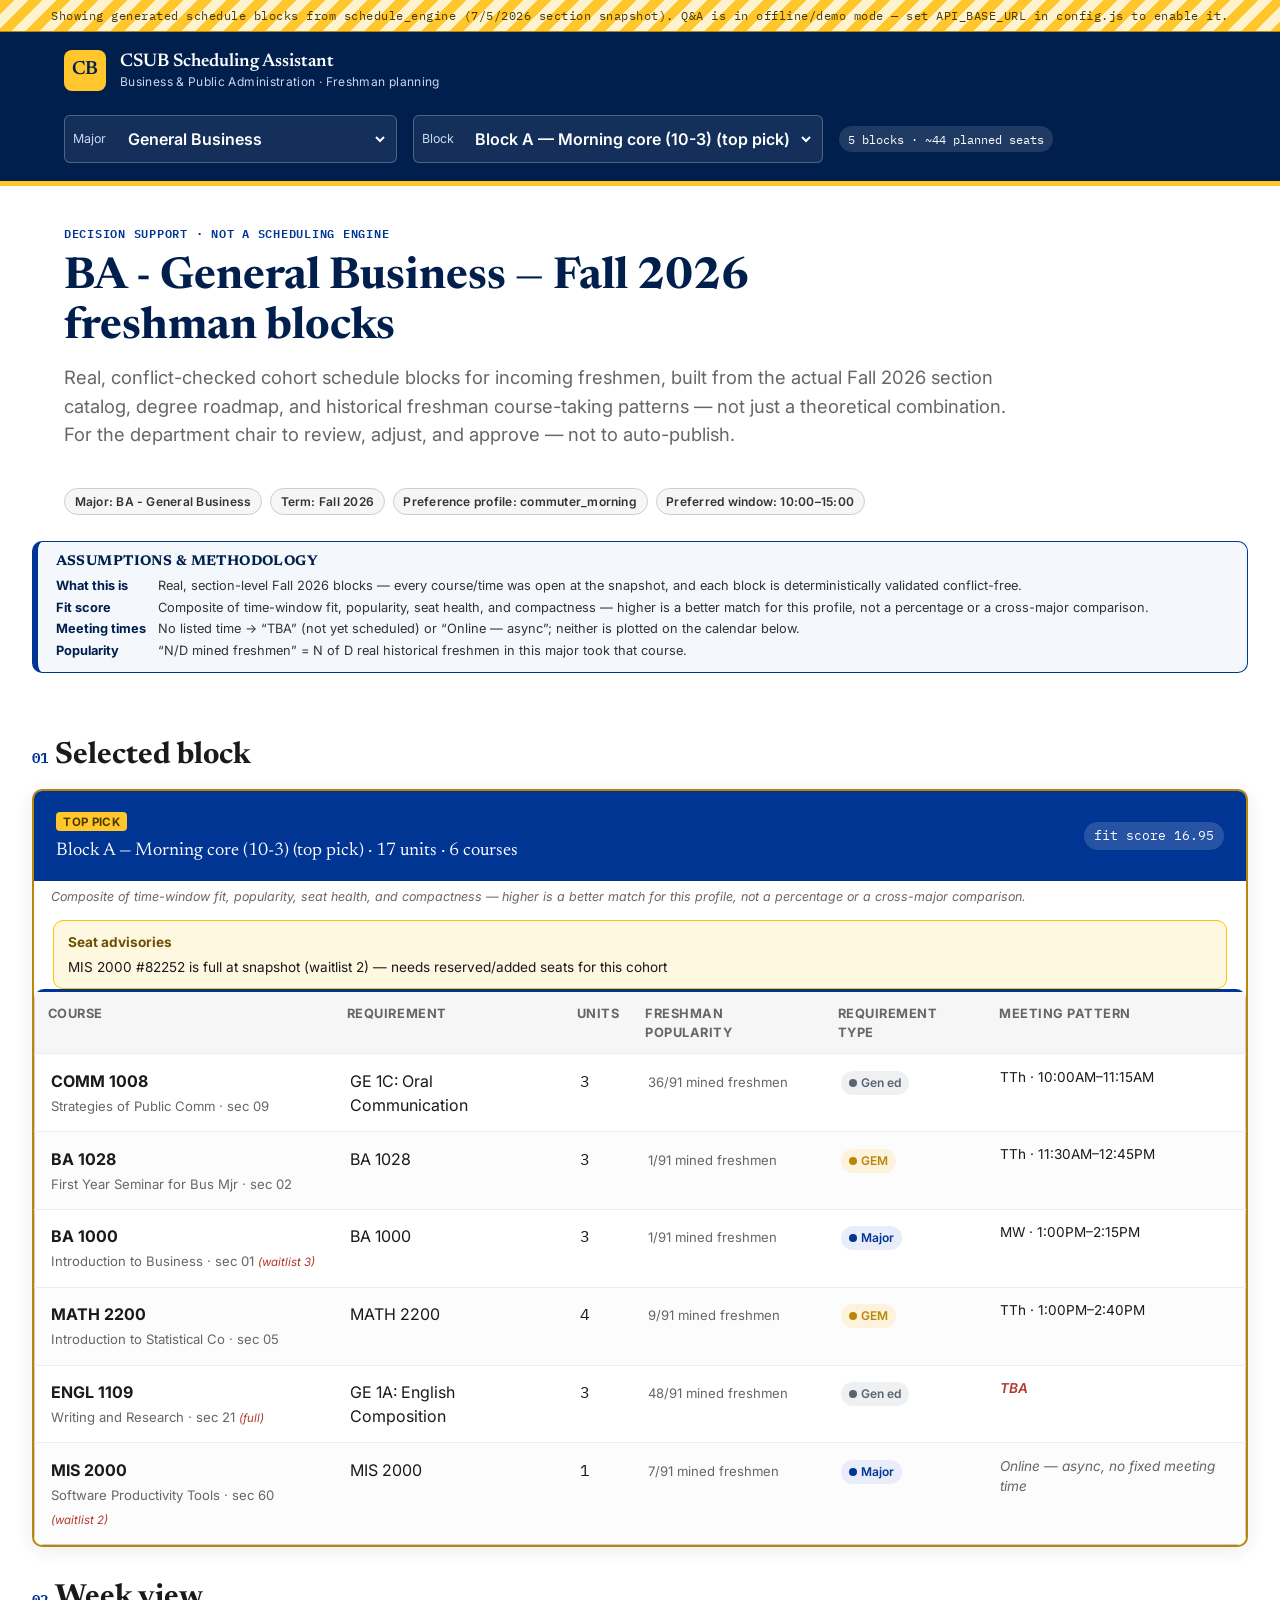
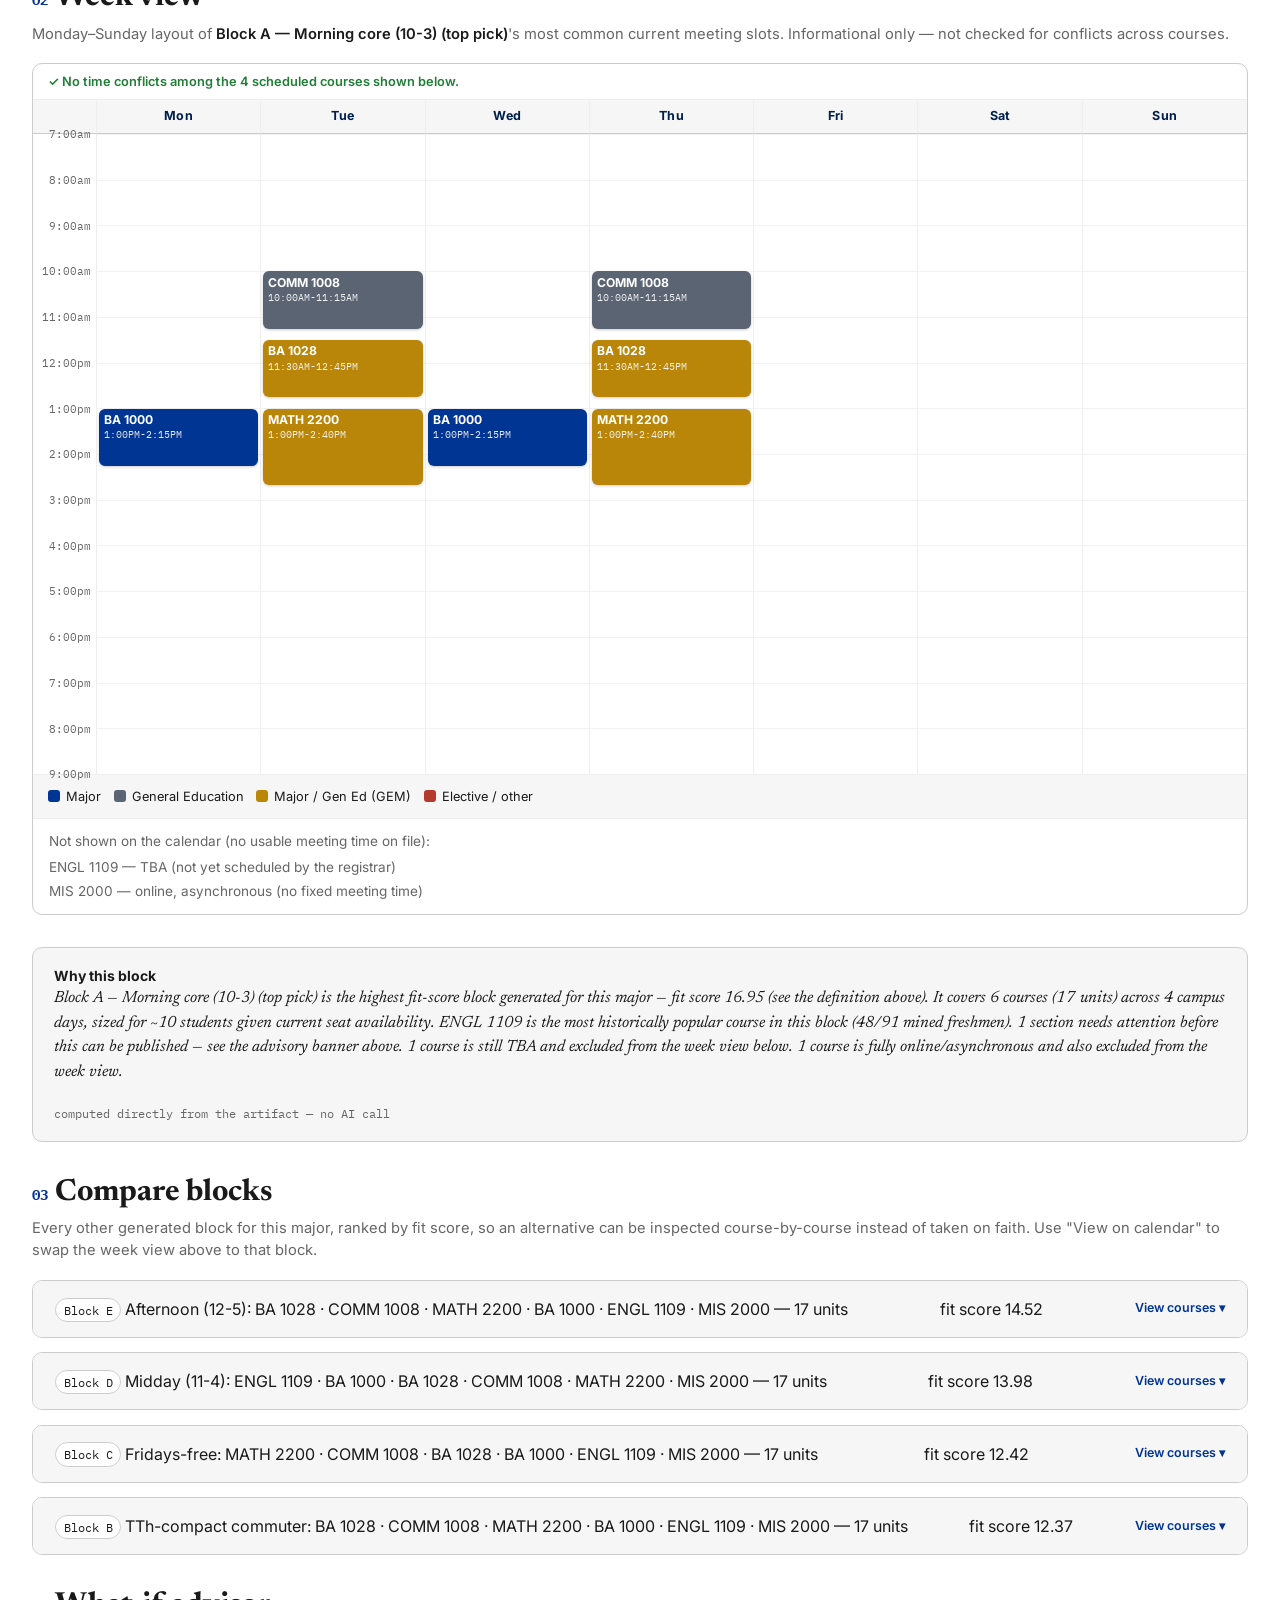
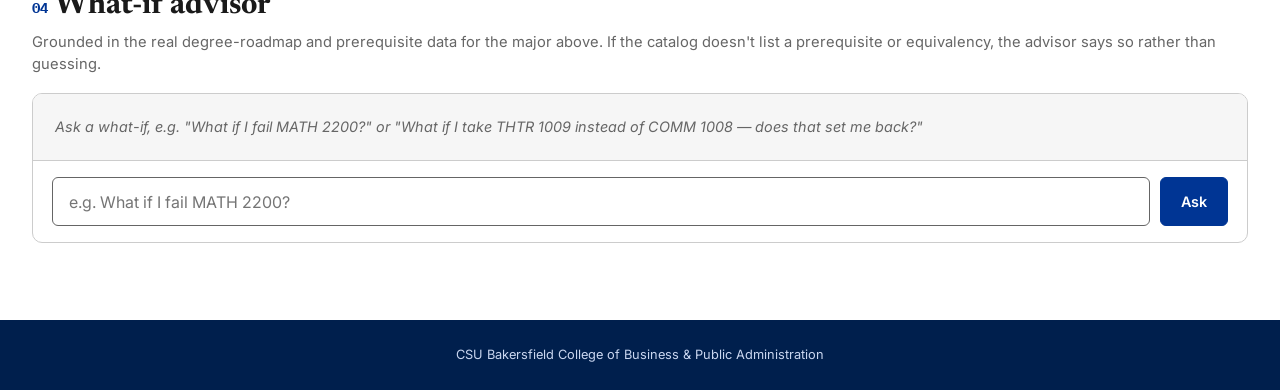
==== commit 488a050b: "Replace /ask with an OpenAI-backed schedule what-if advisor Adds advisor/ (deterministic roadmap/pre" ====
--- a/frontend/web/index.html
+++ b/frontend/web/index.html
@@ -124,15 +124,15 @@
     <!-- ============ Q&A ============ -->
     <div>
       <div class="section-title-row" style="margin-bottom:.9em">
-        <h2><span class="step-no">04</span>Ask a question</h2>
+        <h2><span class="step-no">04</span>What-if advisor</h2>
       </div>
-      <p style="margin-top:-.6em;color:var(--color-text-gray);font-size:.92rem">Grounded in pooled historical enrollment patterns across all BSBA concentrations &mdash; general background, not specific to the block above.</p>
+      <p style="margin-top:-.6em;color:var(--color-text-gray);font-size:.92rem">Grounded in the real degree-roadmap and prerequisite data for the major above. If the catalog doesn't list a prerequisite or equivalency, the advisor says so rather than guessing.</p>
       <div class="qa-box">
         <div class="qa-thread" id="qaThread">
-          <div class="qa-empty" id="qaEmptyState">Ask a follow-up about this term's data, e.g. "What if we can only run one section of ACCT 2200?"</div>
+          <div class="qa-empty" id="qaEmptyState">Ask a what-if, e.g. "What if I fail MATH 2200?" or "What if I take THTR 1009 instead of COMM 1008 — does that set me back?"</div>
         </div>
         <div class="qa-input-row">
-          <input type="text" id="qaInput" placeholder="e.g. What changes if I need a 4th major course instead of a gen-ed?" />
+          <input type="text" id="qaInput" placeholder="e.g. What if I fail MATH 2200?" />
           <button class="button" id="qaSubmit">Ask</button>
         </div>
       </div>
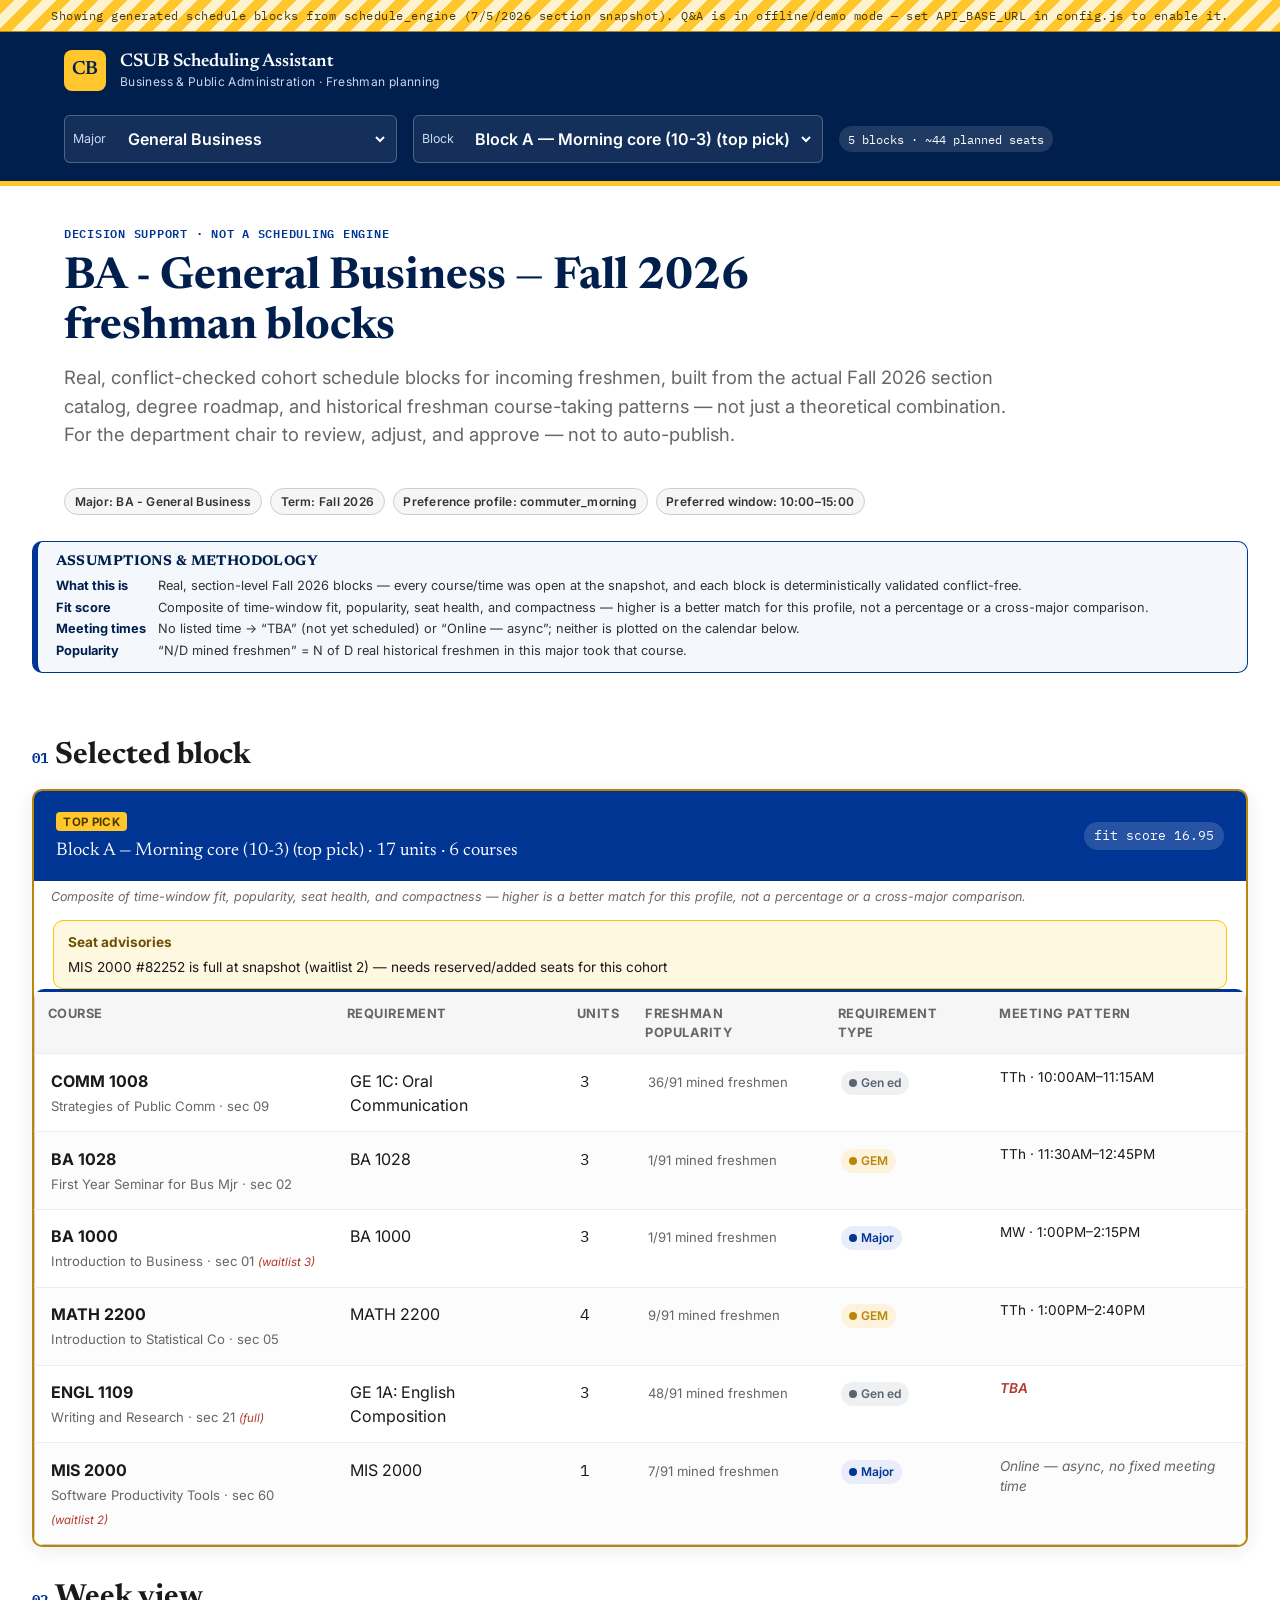
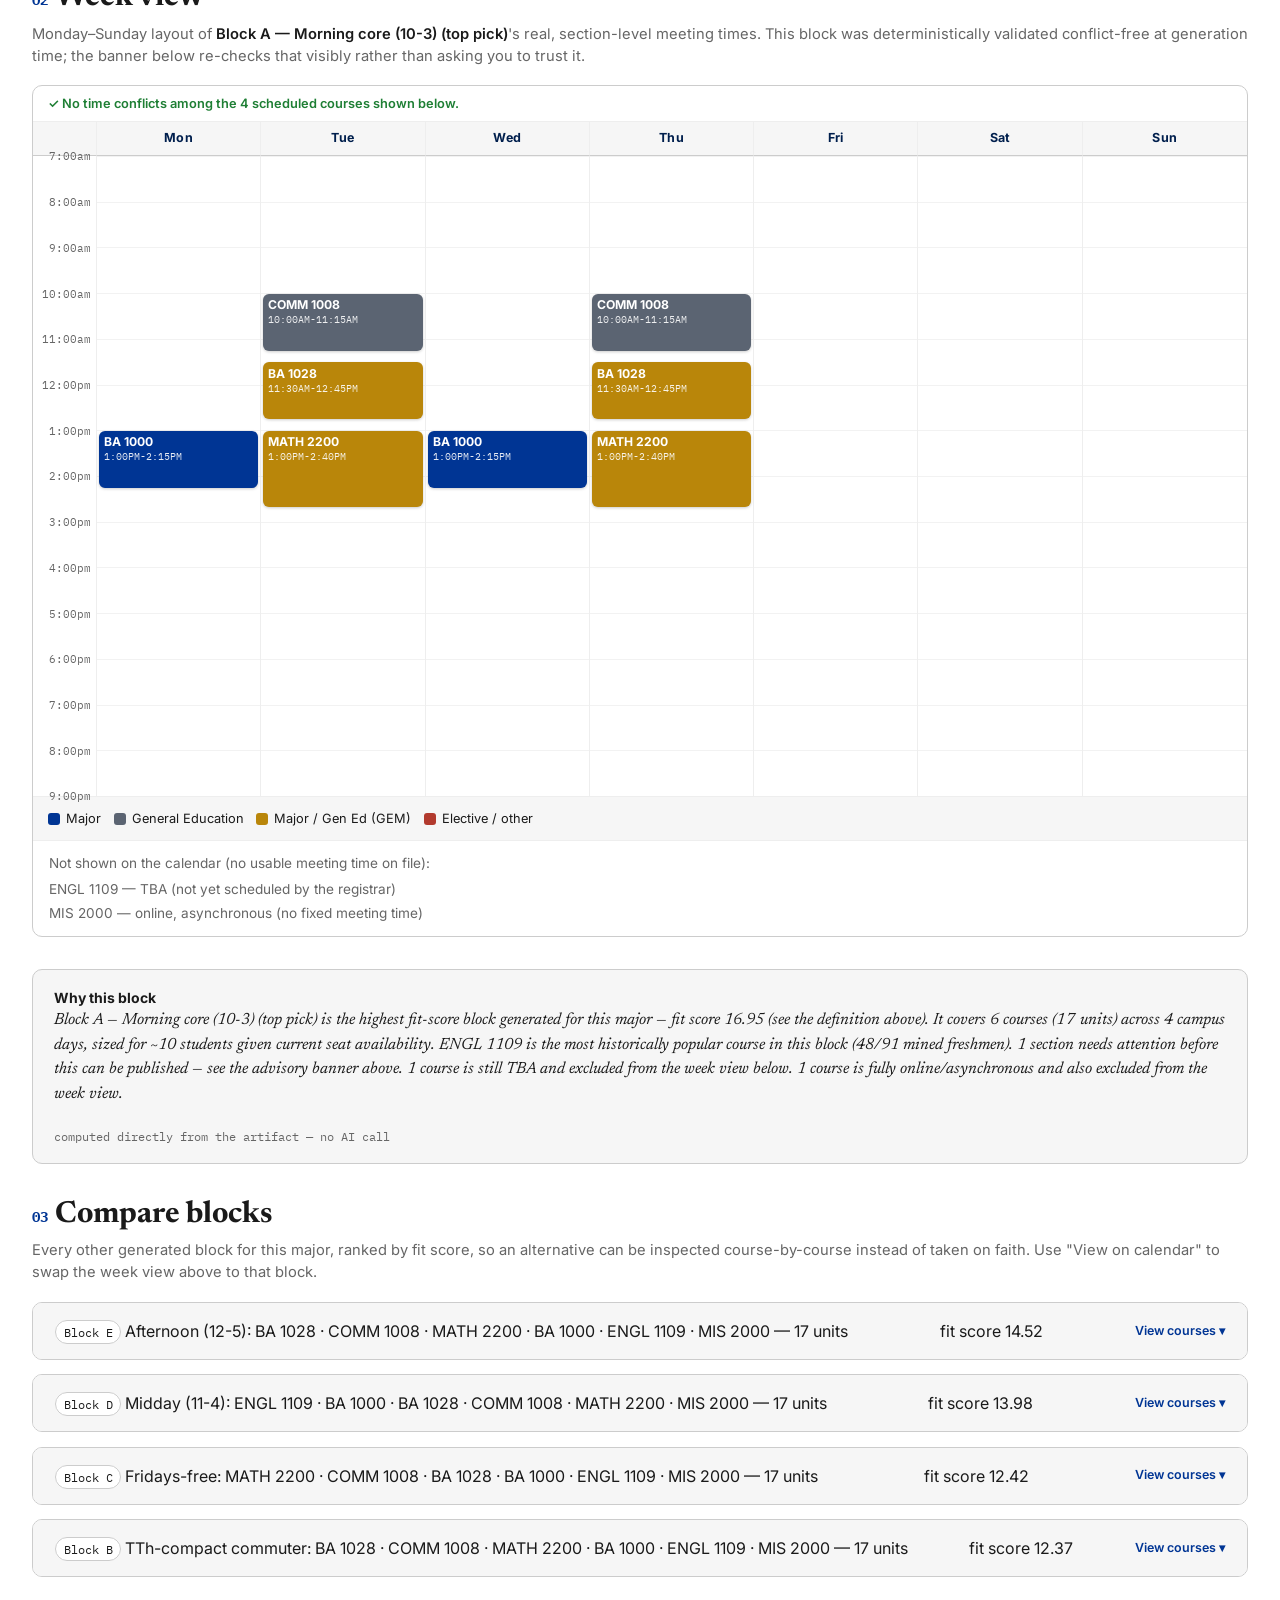
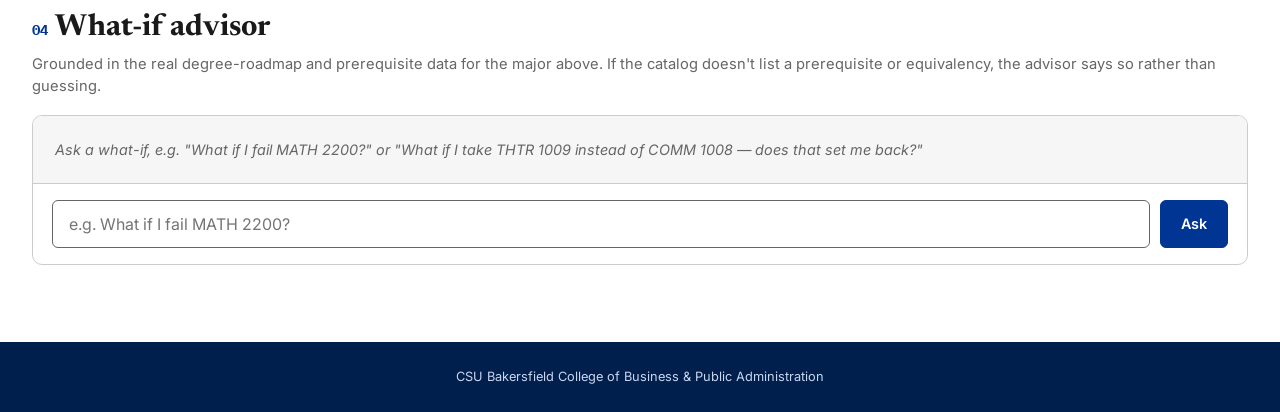
==== commit 89f6692c: "Overhaul documentation to match the actual deployed system README.md: full rewrite -- fixed the arch" ====
--- a/frontend/web/index.html
+++ b/frontend/web/index.html
@@ -94,7 +94,7 @@
       <div class="section-title-row" style="margin-bottom:.9em">
         <h2><span class="step-no">02</span>Week view</h2>
       </div>
-      <p class="calendar-caption">Monday&ndash;Sunday layout of <span class="calendar-source" id="calendarSourceLabel">the top pick</span>'s most common current meeting slots. Informational only &mdash; not checked for conflicts across courses.</p>
+      <p class="calendar-caption">Monday&ndash;Sunday layout of <span class="calendar-source" id="calendarSourceLabel">the top pick</span>'s real, section-level meeting times. This block was deterministically validated conflict-free at generation time; the banner below re-checks that visibly rather than asking you to trust it.</p>
       <div class="calendar-wrapper">
         <div id="calendarConflictBanner"></div>
         <div class="calendar-grid" id="calendarGrid"></div>
